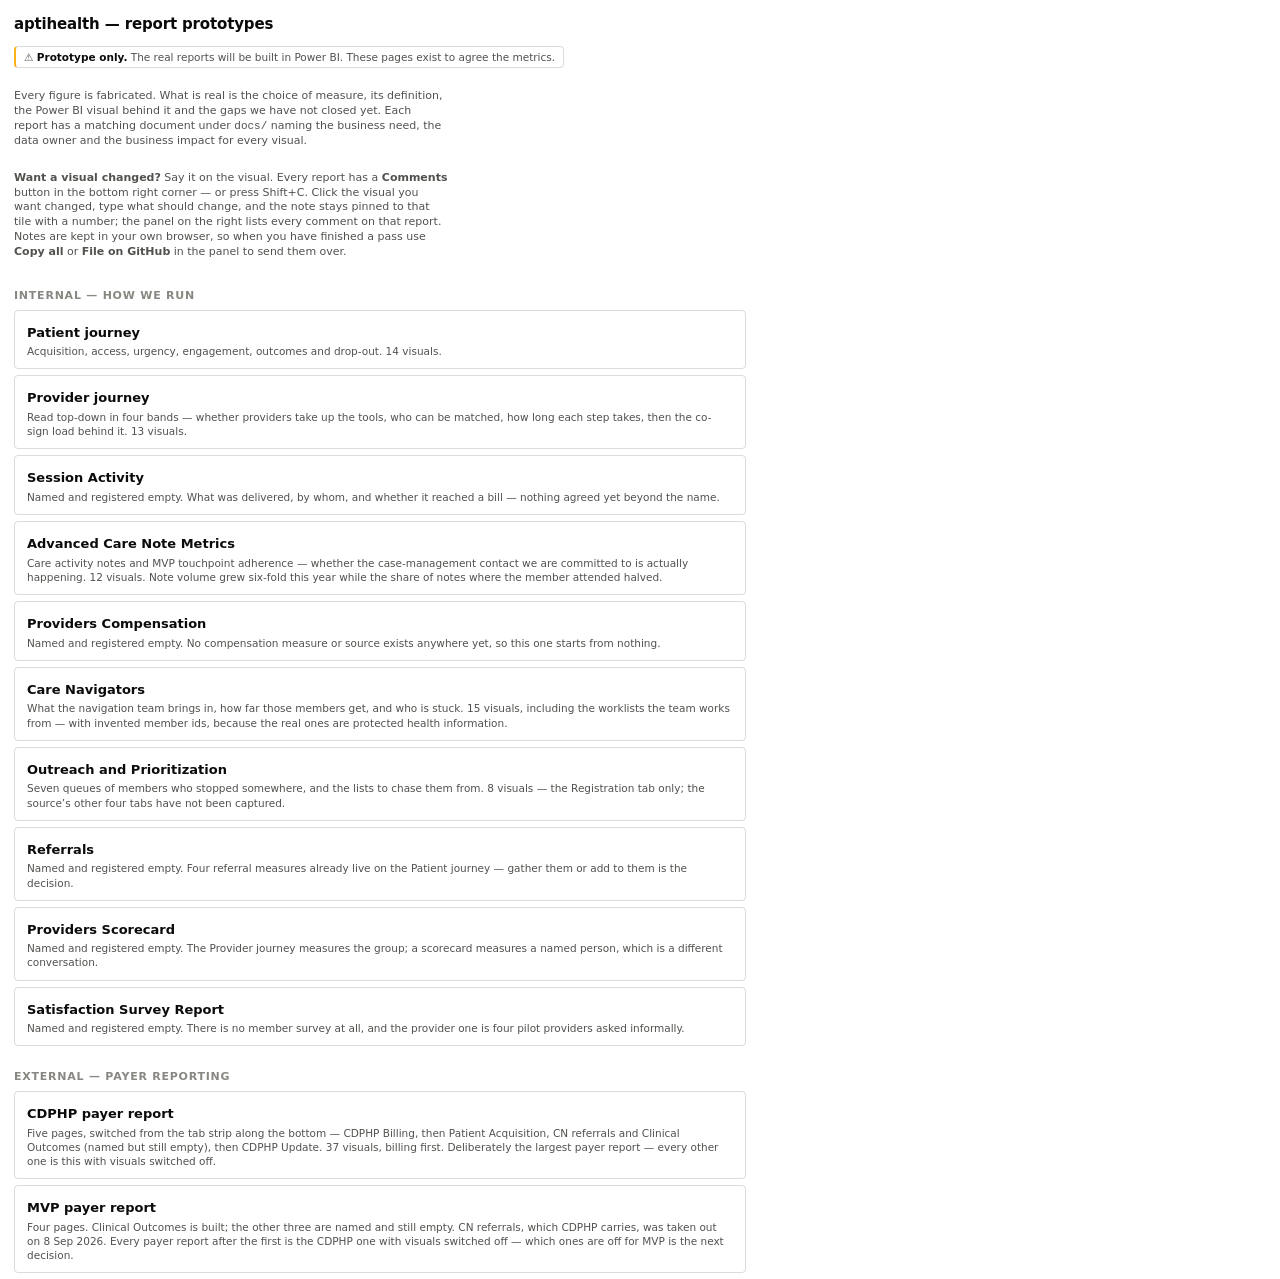
==== index.html @ affe84f0 "Build the Outreach and Prioritization report Eight visuals from the Sisense "Outreach and Prioritiza" ====
<!doctype html>
<html lang="en">
<head>
<meta charset="utf-8">
<meta name="viewport" content="width=device-width, initial-scale=1">
<title>aptihealth report prototypes</title>
<!-- shared:css:start -->
<style>
  .root {
    color-scheme: light;
    --plane: #ffffff; --surface: #ffffff;
    --ink-1: #0b0b0b; --ink-2: #52514e; --ink-muted: #898781;
    --grid: #e6e5df; --baseline: #c3c2b7; --border: rgba(11, 11, 11, 0.14);
    --s1: #2a78d6; --s2: #eda100; --s3: #10457e; --s4: #f2cd6b; --s5: #7fa9d9;
    --good: #0ca30c; --warning: #fab219; --serious: #ec835a; --critical: #d03b3b;
    --success-text: #006300; --track: #eeece7; --chipbg: #f5f4f0;
  }

  body { margin: 0; background: #ffffff; }
  /* The page strip is sticky to the bottom of .root, so on a short page — MVP's
     empty pages, a narrow window — it would sit halfway up the screen. Making
     .root fill the viewport as a flex column and pushing .ptabs down with an
     auto top margin keeps the strip on the bottom edge whether the page
     scrolls or not. .root carries no bottom padding — the strip's own
     padding-bottom is the last gap, so bottom: 0 lands flush against the
     window instead of 8px short of it. */
  .root {
    font-family: system-ui, -apple-system, "Segoe UI", sans-serif;
    background: var(--plane); color: var(--ink-1);
    padding: 14px 14px 0; line-height: 1.35;
    box-sizing: border-box; min-height: 100vh;
    display: flex; flex-direction: column;
  }

  .rpthead { display: flex; align-items: center; gap: 12px; flex-wrap: wrap; margin-bottom: 10px; }
  .rpthead h1 { font-size: 15px; margin: 0; letter-spacing: -0.01em; }
  .rpthead .mock {
    font-size: 10.5px; color: var(--ink-2); border: 1px solid var(--border);
    border-left: 2px solid var(--warning); border-radius: 4px; padding: 3px 8px;
  }
  .rpthead .mock b { color: var(--ink-1); }
  .slicers { margin-left: auto; display: flex; gap: 5px; flex-wrap: wrap; align-items: center; }
  .slicers .lbl { font-size: 9px; color: var(--ink-muted); text-transform: uppercase; letter-spacing: 0.07em; font-weight: 650; }
  .sl {
    font-size: 10.5px; color: var(--ink-2); background: var(--chipbg);
    border: 1px solid var(--border); border-radius: 3px; padding: 3px 8px; white-space: nowrap;
  }
  .sl::after { content: " ▾"; color: var(--ink-muted); font-size: 8px; }
  .sl { cursor: pointer; user-select: none; }
  .sl:hover, .sl[data-open] { border-color: var(--ink-muted); color: var(--ink-1); }

  .page { display: none; grid-template-columns: repeat(12, minmax(0, 1fr)); gap: 8px; position: relative; }
  .page.on { display: grid; }

  .v {
    background: var(--surface); border: 1px solid var(--border); border-radius: 4px;
    padding: 8px 10px 9px; overflow: hidden; display: flex; flex-direction: column;
    position: relative;   /* review pins are placed inside the tile they belong to */
  }
  .vh { display: flex; align-items: flex-start; gap: 8px; flex-wrap: wrap; row-gap: 3px; }
  .ask {
    font-size: 7.5px; font-weight: 700; letter-spacing: 0.07em; text-transform: uppercase;
    color: #143a63; background: #e8eef6; border: 1px solid #c5d5e8;
    border-radius: 3px; padding: 1px 5px; white-space: nowrap; flex-shrink: 0; align-self: center;
  }
  /* Company OKR metric. Deliberately a different marker from .ask: "CDPHP asked" means the
     payer requested it and it must reach the payer report, which sync.py enforces. "OKR" means
     the business is measured on it, and carries no such obligation. */
  .okr {
    font-size: 7.5px; font-weight: 700; letter-spacing: 0.07em; text-transform: uppercase;
    color: #6b4a00; background: #fdf3dc; border: 1px solid #f0dfae;
    border-radius: 3px; padding: 1px 5px; white-space: nowrap; flex-shrink: 0; align-self: center;
  }
  .appx { font-size: 9.5px; color: var(--ink-1); margin: 2px 0 0; padding-left: 15px; }
  .appx li { padding: 2px 0; border-bottom: 1px solid var(--grid); }
  .appx li:last-child { border-bottom: 0; }
  .vh h4 { font-size: 11px; font-weight: 650; margin: 0; letter-spacing: -0.005em; flex: 1; }
  .vf { display: flex; align-items: center; gap: 4px; flex-shrink: 0; }
  .wf {
    font-size: 8.5px; color: var(--ink-2); background: var(--chipbg);
    border: 1px solid var(--border); border-radius: 3px; padding: 1px 5px; white-space: nowrap;
  }
  .wf::before { content: "⏷ "; color: var(--ink-muted); font-size: 7px; }
  .wf { cursor: pointer; user-select: none; }
  .wf:hover, .wf[data-open] { border-color: var(--ink-muted); color: var(--ink-1); }

  .dd {
    position: fixed; z-index: 70; display: none; min-width: 132px; max-width: 240px;
    max-height: 232px; overflow-y: auto; background: #ffffff; color: #0b0b0b;
    border: 1px solid rgba(11, 11, 11, 0.18); border-radius: 4px; padding: 3px;
    box-shadow: 0 6px 18px rgba(11, 11, 11, 0.14);
  }
  .dd.on { display: block; }
  .dd .ddh {
    font-size: 8px; color: #898781; text-transform: uppercase; letter-spacing: 0.07em;
    font-weight: 650; padding: 3px 6px 4px;
  }
  .dd button {
    appearance: none; border: 0; background: none; cursor: pointer; font: inherit; width: 100%;
    display: flex; align-items: center; gap: 6px; text-align: left;
    font-size: 10.5px; color: #0b0b0b; padding: 4px 6px; border-radius: 3px; white-space: nowrap;
  }
  .dd button:hover { background: #f5f4f0; }
  .dd button .tick { width: 9px; flex-shrink: 0; color: #2a78d6; font-size: 9px; }
  .dd button[aria-checked="true"] { font-weight: 650; }
  .i {
    appearance: none; border: 0; background: none; padding: 0; cursor: help;
    font: inherit; font-size: 10px; color: var(--ink-muted); line-height: 1;
  }
  .i:hover { color: var(--s1); }
  .info { font-size: 9px; color: var(--ink-2); margin: 3px 0 0; }
  .body { flex: 1; min-height: 0; display: flex; flex-direction: column; justify-content: center; padding-top: 6px; }

  .kpi .big { font-size: 28px; font-weight: 600; letter-spacing: -0.025em; line-height: 1.05; }
  .kpi .big small { font-size: 12px; font-weight: 500; color: var(--ink-2); letter-spacing: 0; }
  .kpi .sub { font-size: 9.5px; color: var(--ink-2); margin-top: 2px; }
  .kpi .sub .up { color: var(--success-text); font-weight: 650; }
  .kpi .sub .down { color: var(--critical); font-weight: 650; }
  .kpi .spark { margin-top: 5px; }

  .sm2 .big { font-size: 16px; font-weight: 600; letter-spacing: -0.02em; }
  .sm2 .row { display: flex; align-items: flex-end; justify-content: space-between; gap: 6px; }

  .ch { width: 100%; }
  .ch svg { display: block; width: 100%; height: auto; overflow: visible; }
  .lg { display: flex; gap: 9px; flex-wrap: wrap; font-size: 8.5px; color: var(--ink-2); margin-top: 4px; }
  .lg i { width: 8px; height: 8px; border-radius: 2px; display: inline-block; margin-right: 3px; vertical-align: -1px; }

  table.mx { width: 100%; border-collapse: collapse; font-size: 9.5px; font-variant-numeric: tabular-nums; }
  table.mx th {
    text-align: right; font-weight: 600; color: var(--ink-muted); font-size: 8.5px;
    text-transform: uppercase; letter-spacing: 0.05em; padding: 0 4px 4px; border-bottom: 1px solid var(--grid);
  }
  table.mx th:first-child, table.mx td:first-child { text-align: left; }
  table.mx td { padding: 3px 4px; border-bottom: 1px solid var(--grid); color: var(--ink-1); }
  table.mx tr:last-child td { border-bottom: 0; font-weight: 650; }
  /* A verbatim extract has no total row to bold, and its headers are column names. */
  table.mx.raw tr:last-child td { font-weight: 400; }
  table.mx.raw th { text-transform: none; letter-spacing: 0; }
  table.mx td.b { position: relative; }
  table.mx td.b .bar { position: absolute; inset: 2px auto 2px 3px; background: var(--s1); opacity: 0.24; border-radius: 2px; }
  table.mx td.b span { position: relative; }
  .cf { border-radius: 2px; padding: 1px 4px; font-weight: 650; }
  .cf.g { color: var(--success-text); background: color-mix(in srgb, var(--good) 13%, white); }
  .cf.w { color: var(--ink-1); background: color-mix(in srgb, var(--warning) 24%, white); }
  .cf.c { color: var(--critical); background: color-mix(in srgb, var(--critical) 13%, white); }

  .flags { display: flex; flex-direction: column; }
  .flags .f { display: grid; grid-template-columns: 11px 1fr auto auto; gap: 6px; align-items: center; font-size: 10px; padding: 4px 0; border-bottom: 1px solid var(--grid); }
  .flags .f:last-child { border-bottom: 0; }
  .flags .f .n { font-weight: 650; font-variant-numeric: tabular-nums; font-size: 11.5px; }
  .flags .f .mo { font-size: 8.5px; color: var(--ink-2); font-variant-numeric: tabular-nums; min-width: 40px; text-align: right; }
  .flags .f .t { color: var(--ink-2); }
  .flags .f .t b { color: var(--ink-1); font-weight: 600; }
  .flags .ico { font-size: 9px; text-align: center; }
  .g-good .ico { color: var(--good); } .g-warning .ico { color: var(--warning); }
  .g-serious .ico { color: var(--serious); } .g-critical .ico { color: var(--critical); }

  /* Section bands. The provider report reads top-down — providers, then efficiency, then
     supervision — and an invisible HTML comment does not tell a reader that. */
  .band { grid-column: 1 / -1; display: flex; align-items: baseline; gap: 9px; margin: 8px 0 -3px; }
  .band .t { font-size: 10px; font-weight: 700; text-transform: uppercase; letter-spacing: 0.09em; color: var(--ink-1); flex-shrink: 0; }
  .band .d { font-size: 9px; color: var(--ink-muted); }
  .band .r { flex: 1; border-top: 1px solid var(--border); min-width: 12px; }
  .page.on > .band:first-child { margin-top: 0; }

  /* Role groups — a headcount roll-up with no chart in it. The question is which licence
     sits under which role, and a bar cannot say that. Four columns, one per role. */
  .roles { display: grid; grid-template-columns: repeat(auto-fit, minmax(120px, 1fr)); gap: 8px; }
  .roles .rg { border-left: 2px solid var(--s1); padding-left: 7px; }
  .roles .rg.pr { border-left-color: var(--s2); }
  .roles .rg.ot { border-left-color: var(--s3); }
  .roles .rgh { display: flex; align-items: baseline; justify-content: space-between; gap: 6px; padding-bottom: 3px; border-bottom: 1px solid var(--grid); }
  .roles .rgh b { font-size: 10px; font-weight: 650; color: var(--ink-1); }
  .roles .rgh .n { font-size: 15px; font-weight: 600; letter-spacing: -0.02em; font-variant-numeric: tabular-nums; }
  .roles .rgs { font-size: 8.5px; color: var(--ink-muted); margin: 2px 0 3px; }
  .roles .rl { list-style: none; margin: 0; padding: 0; }
  .roles .rl li { display: flex; justify-content: space-between; gap: 6px; font-size: 9.5px; color: var(--ink-2); padding: 2px 0; border-bottom: 1px solid var(--grid); }
  .roles .rl li:last-child { border-bottom: 0; }
  .roles .rl li span { color: var(--ink-1); font-weight: 650; font-variant-numeric: tabular-nums; }
  .roles .rl li.none { color: var(--ink-muted); font-style: italic; }

  .gapnote { font-size: 8.5px; color: var(--critical); font-weight: 600; margin-top: 4px; }

  /* The report switcher stays on screen — these pages are long and it is the only
     way between reports. */
  .ptabs {
    display: flex; flex-wrap: wrap; gap: 2px; row-gap: 4px;
    margin-top: auto; padding-top: 10px; border-top: 1px solid var(--border);
    align-items: center;
    position: sticky; bottom: 0; z-index: 60;
    background: var(--plane); padding-bottom: 7px;
    box-shadow: 0 -6px 12px -8px rgba(11, 11, 11, 0.35);
  }
  .ptabs button {
    appearance: none; border: 1px solid transparent; background: none; cursor: pointer; font: inherit;
    font-size: 11px; font-weight: 550; color: var(--ink-muted); padding: 4px 12px; border-radius: 3px;
  }
  .ptabs button[aria-pressed="true"] { color: var(--ink-1); background: var(--chipbg); border-color: var(--border); }
  .ptabs button:hover { color: var(--ink-1); }
  .ptabs .hint { margin-left: auto; font-size: 9px; color: var(--ink-muted); }
  /* Separates the cross-report links from the page tabs of the report you are in.
     One report with several pages is what Power BI actually builds, so the strip
     has to show both without reading as one flat list of eight things. */
  .ptabs .sep { align-self: stretch; width: 1px; background: var(--border); margin: 2px 8px; }

  .tt {
    position: fixed; pointer-events: none; opacity: 0; transition: opacity .08s;
    background: #143a63; color: #ffffff; font-size: 10.5px;
    border: 1px solid #0d2743; box-shadow: 0 4px 14px rgba(11, 11, 11, 0.28);
    padding: 5px 8px; border-radius: 4px; z-index: 80; max-width: 250px; white-space: normal; line-height: 1.4;
  }

  .c2 { grid-column: span 2 } .c3 { grid-column: span 3 } .c4 { grid-column: span 4 }
  .c5 { grid-column: span 5 } .c6 { grid-column: span 6 } .c7 { grid-column: span 7 }
  .c8 { grid-column: span 8 } .c12 { grid-column: span 12 }
  .h1r { min-height: 96px } .h2r { min-height: 172px } .h3r { min-height: 208px }
  @media (max-width: 1000px) {
    .page.on { grid-template-columns: repeat(6, minmax(0, 1fr)); }
    .c7, .c8, .c12 { grid-column: span 6 } .c5 { grid-column: span 4 }
  }
  @media (max-width: 620px) {
    .page.on { grid-template-columns: repeat(2, minmax(0, 1fr)); }
    .c3, .c4, .c5, .c6, .c7, .c8, .c12 { grid-column: span 2 }
  }

  /* report-to-report navigation in the footer tab strip */
  .ptabs a {
    text-decoration: none; border: 1px solid transparent;
    font-size: 11px; font-weight: 550; color: var(--ink-muted); padding: 4px 12px; border-radius: 3px;
  }
  .ptabs a:hover { color: var(--ink-1); }
  .ptabs a[aria-current="page"] { color: var(--ink-1); background: var(--chipbg); border-color: var(--border); }

  /* ---- Review comments -----------------------------------------------------------
     How a reader asks for a change. Comment mode turns the report into a surface you
     can pin a note to: click a visual, type, and the note stays attached to that tile
     with a numbered pin. Every note collects in the panel on the right — one list for
     the whole report, plus the open count of the other reports, so nothing is left in
     somebody's head or in a message that does not say which tile it is about.

     Deliberately quiet: the pin is a small blue bubble, the panel is the same white and
     hairline borders as everything else, and with comment mode off the report looks
     exactly as it did. Blue, not red — a comment is a request, not a judgement. */

  .cbar { position: fixed; right: 14px; bottom: 46px; z-index: 76; display: flex; gap: 6px; }
  .cbar .ctog {
    appearance: none; font: inherit; font-size: 11px; cursor: pointer;
    display: flex; align-items: center; gap: 6px;
    background: #ffffff; color: var(--ink-1); border: 1px solid var(--border);
    border-radius: 18px; padding: 6px 13px; box-shadow: 0 4px 14px rgba(11, 11, 11, 0.16);
  }
  .cbar .ctog:hover { border-color: var(--ink-muted); }
  /* Out from behind the panel while it is open, so the button that closes comment mode
     is never hidden under the thing it opened. */
  .root.cpo .cbar { right: 352px; }
  .cbar .ctog[aria-pressed="true"] { background: var(--s1); border-color: var(--s1); color: #ffffff; }
  .cbar .ctog .cn {
    font-size: 9.5px; font-weight: 700; font-variant-numeric: tabular-nums;
    background: var(--s1); color: #ffffff; border-radius: 9px; padding: 0 5px; min-width: 15px; text-align: center;
  }
  .cbar .ctog[aria-pressed="true"] .cn { background: #ffffff; color: var(--s1); }

  /* Comment mode. The whole report becomes clickable, so the cursor has to say so and
     the tile under the pointer has to show which target the click will attach to. */
  .root.cmt .page { cursor: crosshair; }
  .root.cmt .v:hover { box-shadow: inset 0 0 0 1.5px var(--s1); }
  .root.cpo { padding-right: 340px; }   /* the panel moves the report over rather than covering it */

  .cpin {
    position: absolute; z-index: 40; min-width: 17px; height: 17px; padding: 0 4px;
    display: none; align-items: center; justify-content: center;
    font-size: 9.5px; font-weight: 700; font-variant-numeric: tabular-nums;
    color: #ffffff; background: var(--s1); border: 1.5px solid #ffffff;
    border-radius: 9px 9px 9px 2px; box-shadow: 0 2px 6px rgba(11, 11, 11, 0.3);
    cursor: pointer; transform: translate(-2px, -2px);
  }
  .root.cmt .cpin, .root.cpo .cpin, .root.cpins .cpin { display: flex; }
  .cpin.res { background: var(--ink-muted); }
  .cpin.sel { outline: 2px solid var(--s1); outline-offset: 2px; }
  .v.cflash { box-shadow: inset 0 0 0 2px var(--s1); }

  /* The composer, and the same popover reused to read a thread. */
  .cpop {
    position: fixed; z-index: 79; display: none; width: 274px; background: #ffffff;
    border: 1px solid rgba(11, 11, 11, 0.18); border-radius: 5px; padding: 9px;
    box-shadow: 0 8px 22px rgba(11, 11, 11, 0.18);
  }
  .cpop.on { display: block; }
  .cpop .tgt {
    font-size: 8.5px; color: var(--ink-muted); margin-bottom: 5px;
    overflow: hidden; text-overflow: ellipsis; white-space: nowrap;
  }
  .cpop .tgt b { color: var(--ink-2); font-weight: 650; }
  .cpop textarea, .cpop input {
    width: 100%; box-sizing: border-box; font: inherit; font-size: 10.5px; color: var(--ink-1);
    background: #ffffff; border: 1px solid var(--border); border-radius: 3px; padding: 5px 6px;
  }
  .cpop textarea { min-height: 62px; resize: vertical; line-height: 1.4; }
  .cpop input { margin-bottom: 5px; }
  .cpop .act { display: flex; align-items: center; gap: 6px; margin-top: 6px; }
  .cpop .hint { font-size: 8.5px; color: var(--ink-muted); margin-right: auto; }

  .cb {
    appearance: none; font: inherit; font-size: 10px; cursor: pointer;
    border: 1px solid var(--border); background: var(--chipbg); color: var(--ink-1);
    border-radius: 3px; padding: 3px 9px;
  }
  .cb:hover { border-color: var(--ink-muted); }
  .cb.p { background: var(--s1); border-color: var(--s1); color: #ffffff; }
  .cb.q { border-color: transparent; background: none; color: var(--ink-muted); padding: 3px 4px; }
  .cb.q:hover { color: var(--ink-1); }
  .cb[disabled] { opacity: 0.45; cursor: default; }

  .cpan {
    position: fixed; top: 0; right: 0; bottom: 0; width: 326px; z-index: 77; display: none;
    background: #ffffff; border-left: 1px solid var(--border);
    box-shadow: -10px 0 26px rgba(11, 11, 11, 0.1);
    padding: 11px 12px 16px; overflow-y: auto;
  }
  .cpan.on { display: block; }
  .cpan .ph { display: flex; align-items: center; gap: 8px; }
  .cpan .ph h3 { font-size: 10px; font-weight: 700; text-transform: uppercase; letter-spacing: 0.09em; margin: 0; }
  .cpan .ph .n { font-size: 9.5px; color: var(--ink-muted); font-variant-numeric: tabular-nums; }
  .cpan .ph .cb.q { margin-left: auto; font-size: 13px; line-height: 1; }
  .cpan .sub { font-size: 9px; color: var(--ink-muted); margin: 2px 0 8px; }
  .cpan .opt { display: flex; align-items: center; gap: 5px; font-size: 9px; color: var(--ink-2); margin: 7px 0 3px; }
  .cpan .opt input { margin: 0; }

  .cit { border-top: 1px solid var(--grid); padding: 8px 0 9px; cursor: pointer; }
  .cit:hover { background: #fbfbf9; }
  .cit .hd { display: flex; align-items: center; gap: 6px; }
  .cit .av {
    width: 16px; height: 16px; border-radius: 50%; background: var(--s1); color: #ffffff;
    font-size: 8.5px; font-weight: 700; display: flex; align-items: center; justify-content: center; flex-shrink: 0;
  }
  .cit .num { font-size: 9px; color: var(--ink-muted); font-variant-numeric: tabular-nums; min-width: 12px; }
  .cit .who { font-size: 10px; font-weight: 650; color: var(--ink-1); }
  .cit .at { font-size: 8.5px; color: var(--ink-muted); margin-left: auto; }
  .cit .txt { font-size: 10.5px; color: var(--ink-1); white-space: pre-wrap; margin: 4px 0 0; line-height: 1.4; }
  .cit .tgt { font-size: 8.5px; color: var(--ink-muted); margin-top: 4px; }
  .cit .tgt b { color: var(--ink-2); font-weight: 650; }
  .cit .off { color: var(--s1); }
  .cit .rep { font-size: 10px; color: var(--ink-2); border-left: 2px solid var(--grid); padding: 3px 0 3px 7px; margin-top: 5px; white-space: pre-wrap; }
  .cit .rep b { color: var(--ink-1); font-weight: 650; }
  .cit .act { display: flex; gap: 4px; margin-top: 6px; }
  .cit.done .txt, .cit.done .who { color: var(--ink-muted); }
  .cpan .none { font-size: 10px; color: var(--ink-muted); padding: 10px 0; line-height: 1.5; }

  .cpan .sect {
    font-size: 9px; font-weight: 700; text-transform: uppercase; letter-spacing: 0.08em;
    color: var(--ink-muted); margin: 14px 0 2px;
  }
  .cpan .doc {
    display: flex; align-items: baseline; gap: 8px; font-size: 10px; color: var(--ink-2);
    text-decoration: none; padding: 4px 0; border-top: 1px solid var(--grid);
  }
  .cpan .doc:hover { color: var(--ink-1); }
  .cpan .doc .n { margin-left: auto; font-size: 9px; color: var(--ink-muted); font-variant-numeric: tabular-nums; }
  .cpan .foot { margin-top: 14px; border-top: 1px solid var(--border); padding-top: 8px; }
  .cpan .foot .who { display: flex; align-items: center; gap: 5px; }
  .cpan .foot input {
    flex: 1; font: inherit; font-size: 10px; color: var(--ink-1); background: #ffffff;
    border: 1px solid var(--border); border-radius: 3px; padding: 3px 6px;
  }
  .cpan .foot .note { font-size: 8.5px; color: var(--ink-muted); margin-top: 6px; line-height: 1.45; }
  .cpan .foot .exp { display: flex; gap: 4px; margin-top: 7px; flex-wrap: wrap; }
  .cpan .foot .exp a { text-decoration: none; }

  @media (max-width: 760px) {
    .cpan { width: 100%; }
    .root.cpo { padding-right: 14px; }
  }
</style>
<!-- shared:css:end -->
<style>
  .idx { max-width: 760px; }
  .idx h2 { font-size: 11px; text-transform: uppercase; letter-spacing: 0.07em;
            color: var(--ink-muted); margin: 18px 0 6px; }
  .idx a.card { display: block; text-decoration: none; color: inherit;
    border: 1px solid var(--border); border-radius: 4px; padding: 10px 12px; margin-bottom: 6px; }
  .idx a.card:hover { border-color: var(--ink-muted); }
  .idx a.card b { font-size: 13px; }
  .idx a.card span { display: block; font-size: 10.5px; color: var(--ink-2); margin-top: 2px; }
  .idx p { font-size: 11px; color: var(--ink-2); max-width: 62ch; }
</style>
</head>
<body>
<div class="root idx">
  <div class="rpthead">
    <h1>aptihealth &mdash; report prototypes</h1>
    <span class="mock">&#9888; <b>Prototype only.</b> The real reports will be built in Power BI. These pages exist to agree the metrics.</span>
  </div>

  <p>Every figure is fabricated. What is real is the choice of measure, its definition,
     the Power BI visual behind it and the gaps we have not closed yet. Each report has a
     matching document under <code>docs/</code> naming the business need, the data owner and
     the business impact for every visual.</p>

  <p><b>Want a visual changed?</b> Say it on the visual. Every report has a
     <b>Comments</b> button in the bottom right corner &mdash; or press Shift+C. Click the
     visual you want changed, type what should change, and the note stays pinned to that
     tile with a number; the panel on the right lists every comment on that report. Notes
     are kept in your own browser, so when you have finished a pass use <b>Copy all</b> or
     <b>File on GitHub</b> in the panel to send them over.</p>

  <h2>Internal &mdash; how we run</h2>
  <a class="card" href="reports/internal/patient-journey.html">
    <b>Patient journey</b>
    <span>Acquisition, access, urgency, engagement, outcomes and drop-out. 14 visuals.</span>
  </a>
  <a class="card" href="reports/internal/provider-journey.html">
    <b>Provider journey</b>
    <span>Read top-down in four bands &mdash; whether providers take up the tools, who can be matched, how long each step takes, then the co-sign load behind it. 13 visuals.</span>
  </a>

  <a class="card" href="reports/internal/session-activity.html">
    <b>Session Activity</b>
    <span>Named and registered empty. What was delivered, by whom, and whether it reached a bill &mdash; nothing agreed yet beyond the name.</span>
  </a>
  <a class="card" href="reports/internal/advanced-care-note-metrics.html">
    <b>Advanced Care Note Metrics</b>
    <span>Care activity notes and MVP touchpoint adherence &mdash; whether the
          case-management contact we are committed to is actually happening. 12 visuals.
          Note volume grew six-fold this year while the share of notes where the member
          attended halved.</span>
  </a>
  <a class="card" href="reports/internal/providers-compensation.html">
    <b>Providers Compensation</b>
    <span>Named and registered empty. No compensation measure or source exists anywhere yet, so this one starts from nothing.</span>
  </a>
  <a class="card" href="reports/internal/care-navigators.html">
    <b>Care Navigators</b>
    <span>What the navigation team brings in, how far those members get, and who is
          stuck. 15 visuals, including the worklists the team works from &mdash; with invented
          member ids, because the real ones are protected health information.</span>
  </a>
  <a class="card" href="reports/internal/outreach-and-prioritization.html">
    <b>Outreach and Prioritization</b>
    <span>Seven queues of members who stopped somewhere, and the lists to chase them
          from. 8 visuals &mdash; the Registration tab only; the source&rsquo;s other four tabs
          have not been captured.</span>
  </a>
  <a class="card" href="reports/internal/referrals.html">
    <b>Referrals</b>
    <span>Named and registered empty. Four referral measures already live on the Patient journey &mdash; gather them or add to them is the decision.</span>
  </a>
  <a class="card" href="reports/internal/providers-scorecard.html">
    <b>Providers Scorecard</b>
    <span>Named and registered empty. The Provider journey measures the group; a scorecard measures a named person, which is a different conversation.</span>
  </a>
  <a class="card" href="reports/internal/satisfaction-survey-report.html">
    <b>Satisfaction Survey Report</b>
    <span>Named and registered empty. There is no member survey at all, and the provider one is four pilot providers asked informally.</span>
  </a>

  <h2>External &mdash; payer reporting</h2>
  <a class="card" href="reports/external/cdphp.html">
    <b>CDPHP payer report</b>
    <span>Five pages, switched from the tab strip along the bottom &mdash; CDPHP Billing,
          then Patient Acquisition, CN referrals and Clinical Outcomes (named but still
          empty), then CDPHP Update. 37 visuals, billing first.
          Deliberately the largest payer report &mdash; every other one is this with visuals
          switched off.</span>
  </a>
  <a class="card" href="reports/external/mvp.html">
    <b>MVP payer report</b>
    <span>Four pages. Clinical Outcomes is built; the other three are named and still empty.
          CN referrals, which CDPHP carries, was taken out on 8 Sep 2026. Every payer report
          after the first is the CDPHP one with visuals switched off &mdash; which ones are off
          for MVP is the next decision.</span>
  </a>
</div>
</body>
</html>
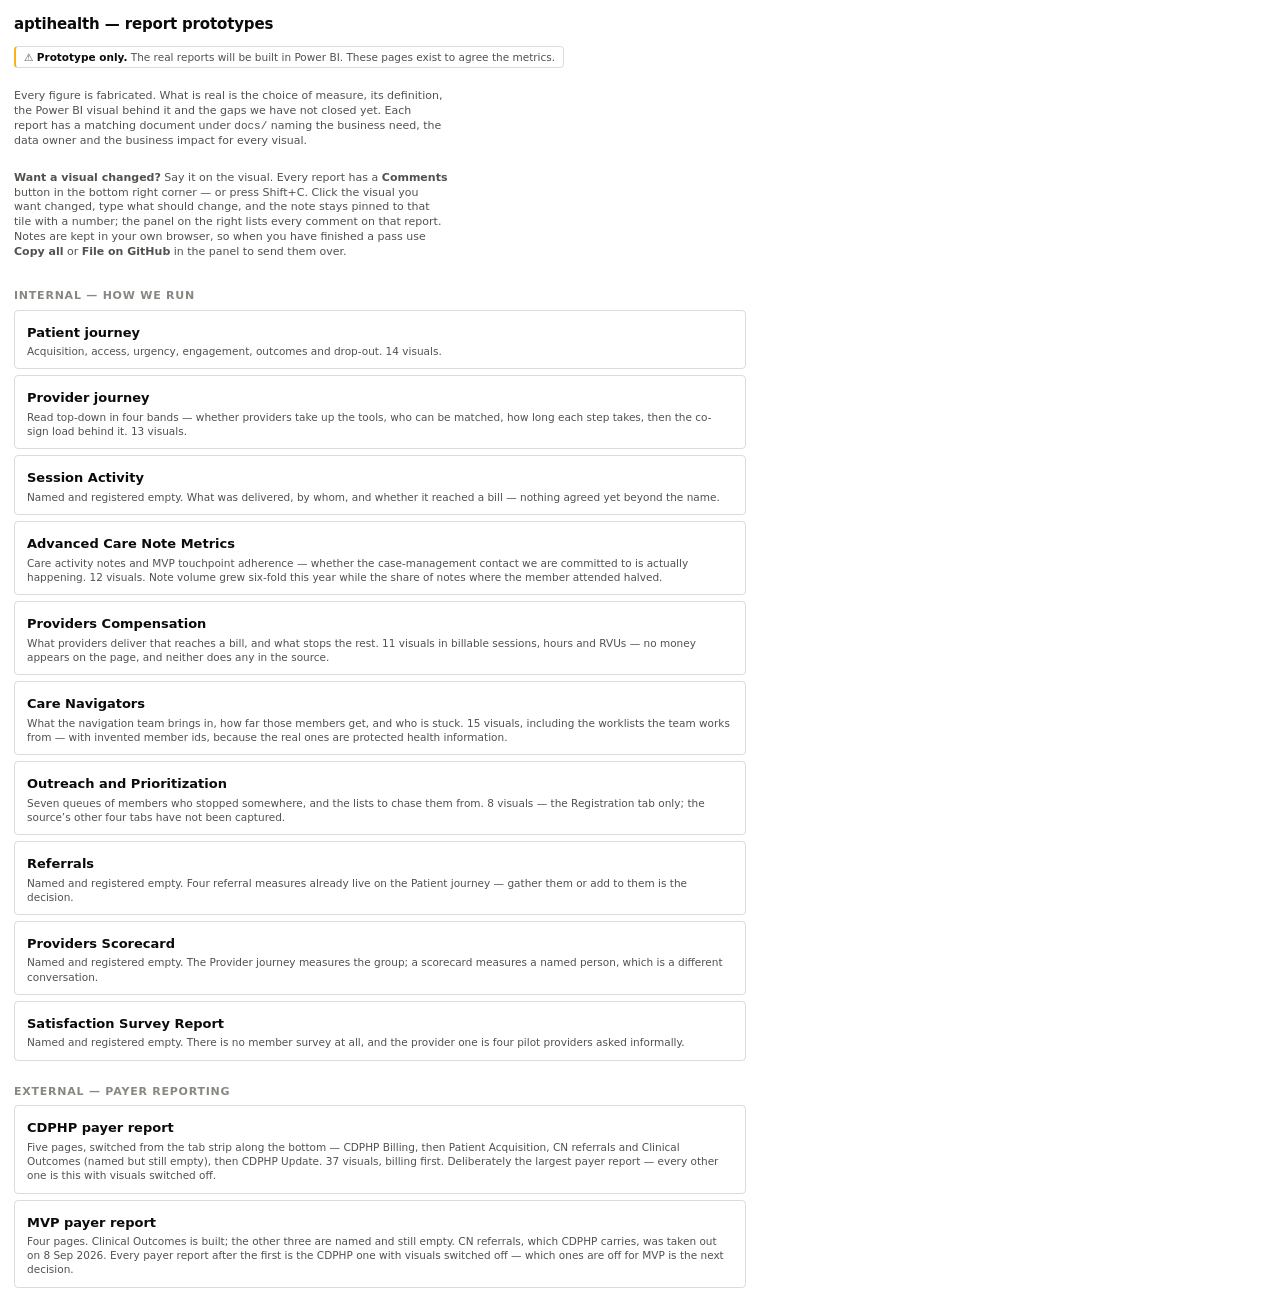
==== commit 7ed4df69: "Build the Providers Compensation report Eleven visuals from the Sisense "Providers Compensation" das" ====
--- a/index.html
+++ b/index.html
@@ -427,7 +427,9 @@
   </a>
   <a class="card" href="reports/internal/providers-compensation.html">
     <b>Providers Compensation</b>
-    <span>Named and registered empty. No compensation measure or source exists anywhere yet, so this one starts from nothing.</span>
+    <span>What providers deliver that reaches a bill, and what stops the rest. 11 visuals
+          in billable sessions, hours and RVUs &mdash; no money appears on the page, and neither
+          does any in the source.</span>
   </a>
   <a class="card" href="reports/internal/care-navigators.html">
     <b>Care Navigators</b>
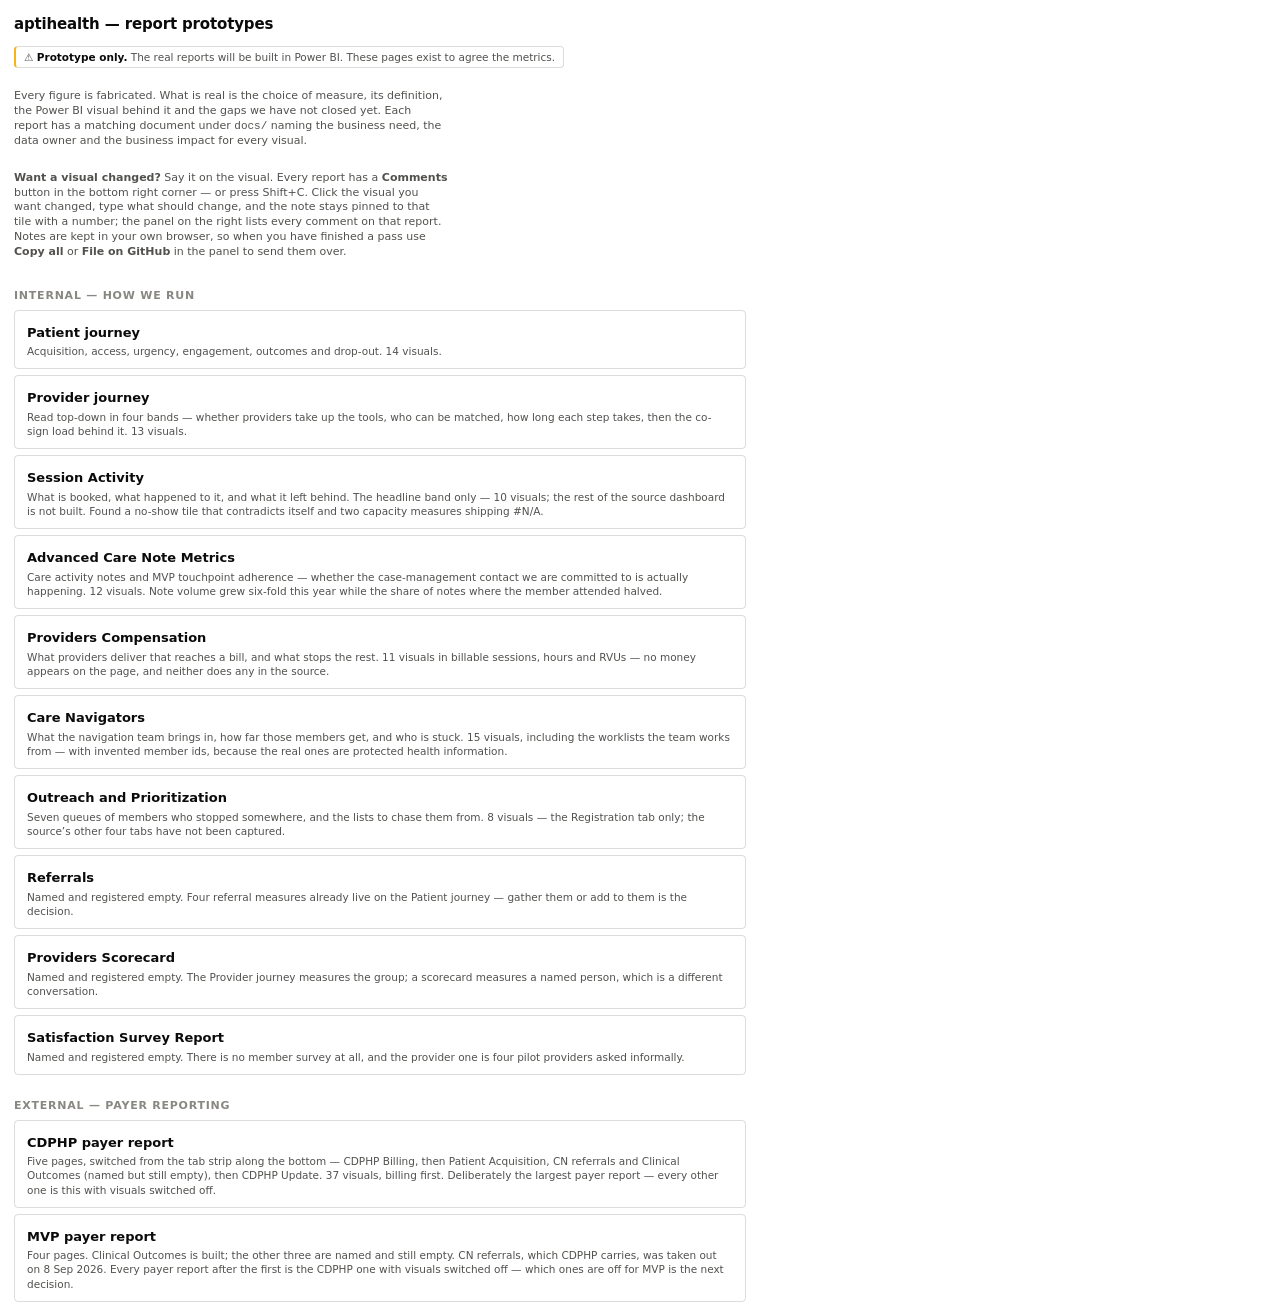
==== commit c1b8ea50: "Build the headline band of Session Activity Ten cards from the Sisense "Session Activity" dashboard " ====
--- a/index.html
+++ b/index.html
@@ -416,7 +416,10 @@
 
   <a class="card" href="reports/internal/session-activity.html">
     <b>Session Activity</b>
-    <span>Named and registered empty. What was delivered, by whom, and whether it reached a bill &mdash; nothing agreed yet beyond the name.</span>
+    <span>What is booked, what happened to it, and what it left behind. The headline
+          band only &mdash; 10 visuals; the rest of the source dashboard is not built. Found a
+          no-show tile that contradicts itself and two capacity measures shipping
+          &#35;N/A.</span>
   </a>
   <a class="card" href="reports/internal/advanced-care-note-metrics.html">
     <b>Advanced Care Note Metrics</b>
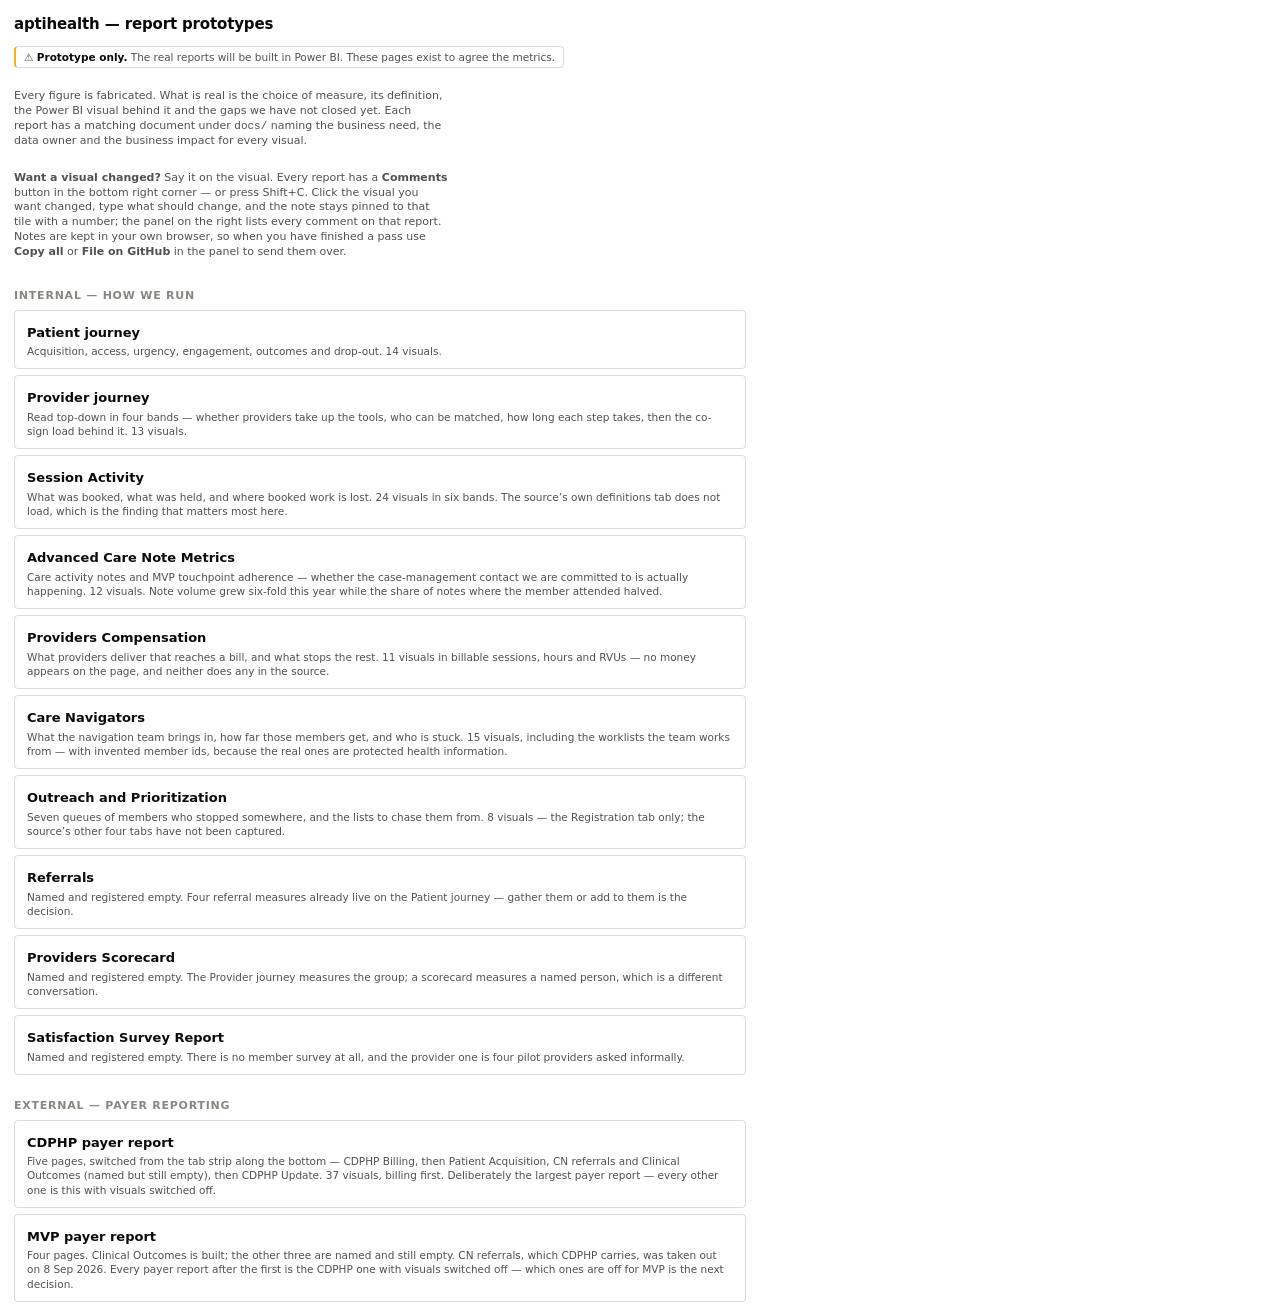
==== commit d509c31e: "Rebuild Session Activity from the source PDF export The earlier build was ten cards read off a scree" ====
--- a/index.html
+++ b/index.html
@@ -416,10 +416,9 @@
 
   <a class="card" href="reports/internal/session-activity.html">
     <b>Session Activity</b>
-    <span>What is booked, what happened to it, and what it left behind. The headline
-          band only &mdash; 10 visuals; the rest of the source dashboard is not built. Found a
-          no-show tile that contradicts itself and two capacity measures shipping
-          &#35;N/A.</span>
+    <span>What was booked, what was held, and where booked work is lost. 24 visuals in
+          six bands. The source&rsquo;s own definitions tab does not load, which is the finding
+          that matters most here.</span>
   </a>
   <a class="card" href="reports/internal/advanced-care-note-metrics.html">
     <b>Advanced Care Note Metrics</b>
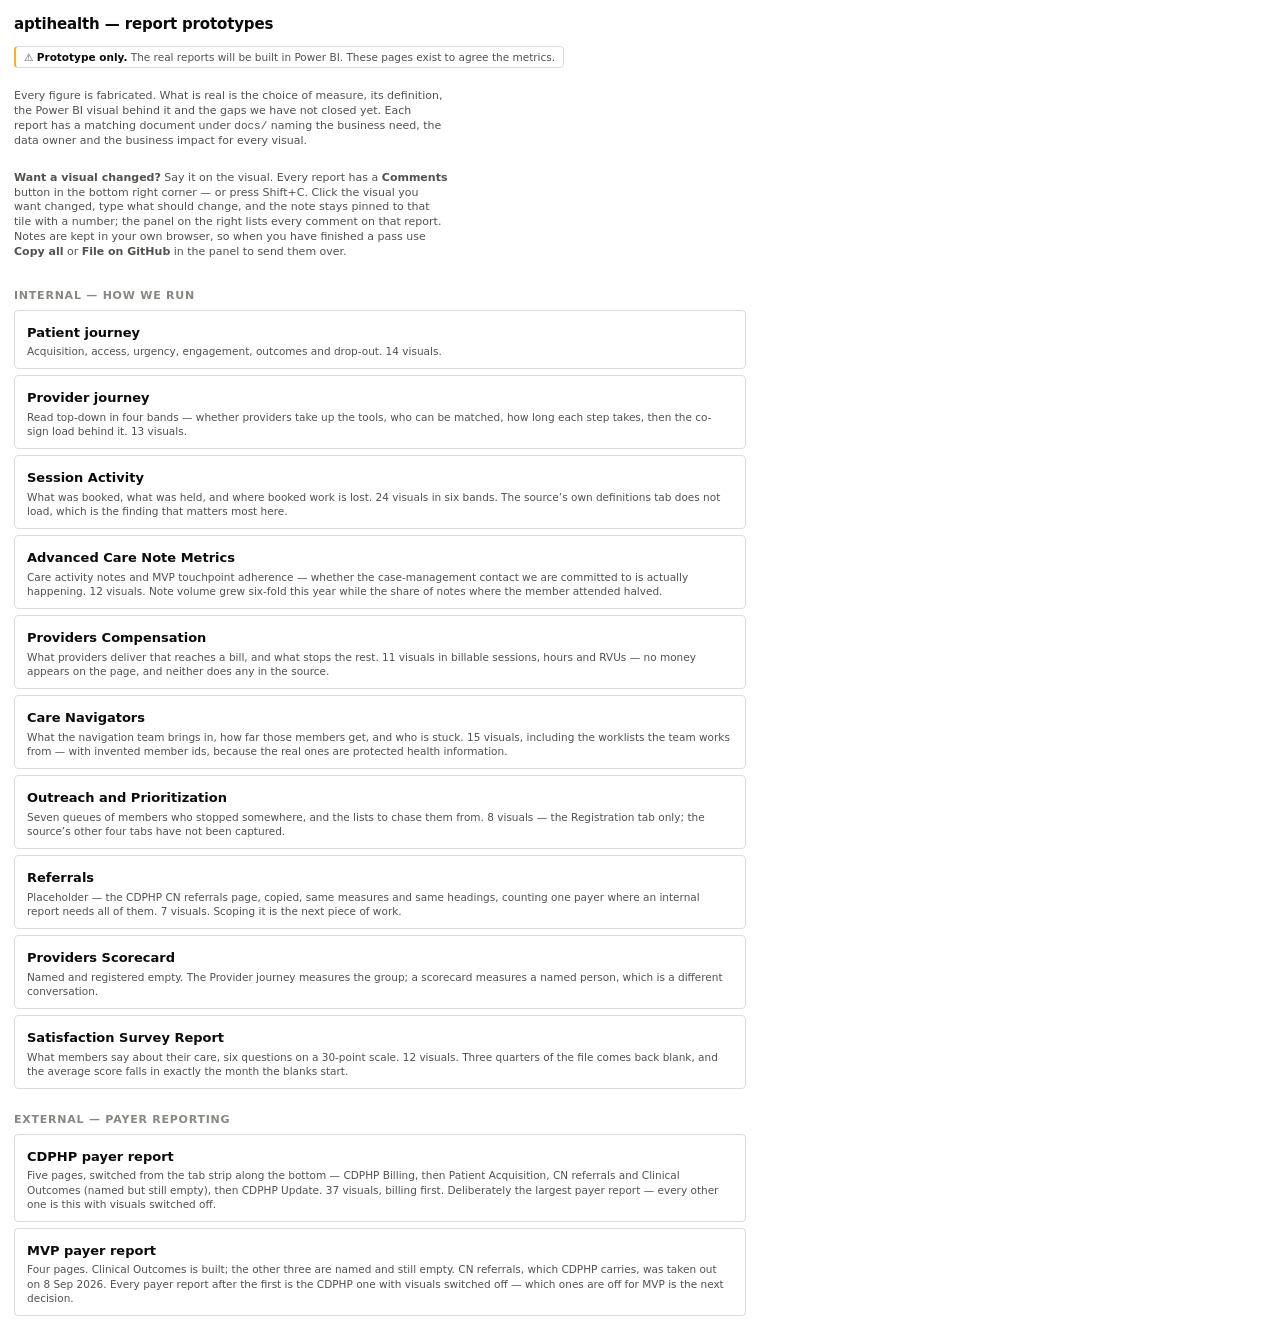
==== commit 418c8b35: "Build the Satisfaction Survey Report Twelve visuals from the Sisense Satisfaction Survey Report of 8" ====
--- a/index.html
+++ b/index.html
@@ -447,7 +447,9 @@
   </a>
   <a class="card" href="reports/internal/referrals.html">
     <b>Referrals</b>
-    <span>Named and registered empty. Four referral measures already live on the Patient journey &mdash; gather them or add to them is the decision.</span>
+    <span>Placeholder &mdash; the CDPHP CN referrals page, copied, same measures and same
+          headings, counting one payer where an internal report needs all of them. 7 visuals.
+          Scoping it is the next piece of work.</span>
   </a>
   <a class="card" href="reports/internal/providers-scorecard.html">
     <b>Providers Scorecard</b>
@@ -455,7 +457,9 @@
   </a>
   <a class="card" href="reports/internal/satisfaction-survey-report.html">
     <b>Satisfaction Survey Report</b>
-    <span>Named and registered empty. There is no member survey at all, and the provider one is four pilot providers asked informally.</span>
+    <span>What members say about their care, six questions on a 30-point scale. 12 visuals.
+          Three quarters of the file comes back blank, and the average score falls in exactly
+          the month the blanks start.</span>
   </a>
 
   <h2>External &mdash; payer reporting</h2>
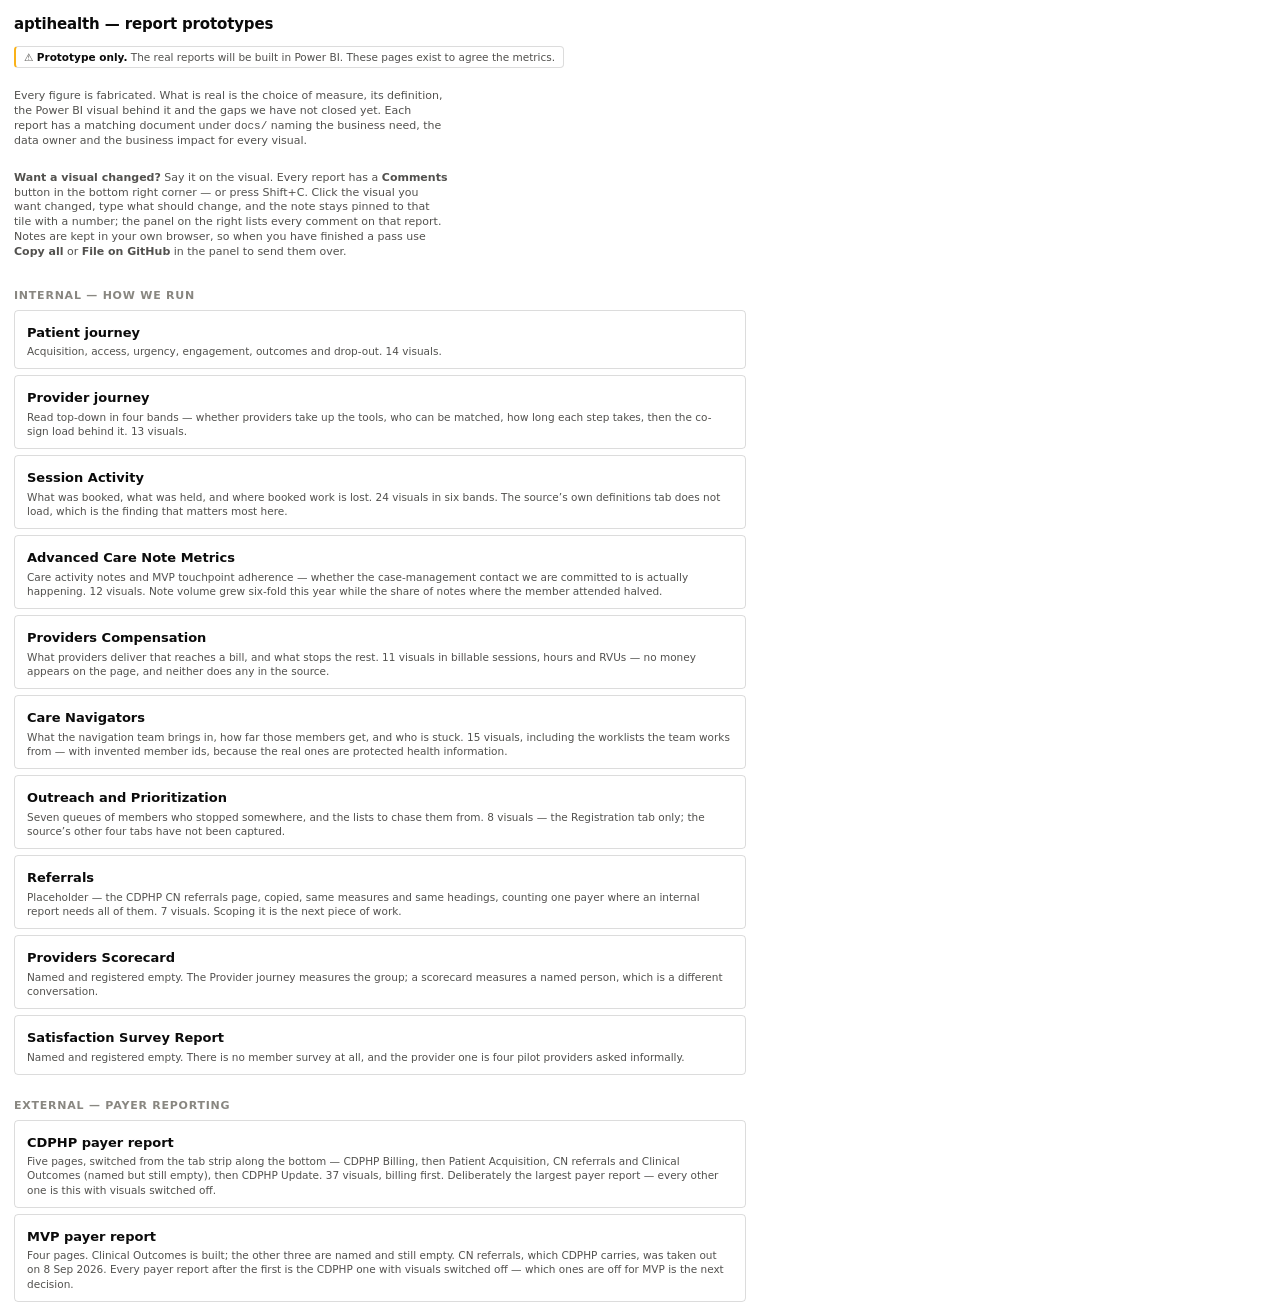
==== commit 1c6ec5a6: "Start Referrals from the CDPHP CN referrals page Copied verbatim as a starting point, as asked. Same" ====
--- a/index.html
+++ b/index.html
@@ -457,9 +457,7 @@
   </a>
   <a class="card" href="reports/internal/satisfaction-survey-report.html">
     <b>Satisfaction Survey Report</b>
-    <span>What members say about their care, six questions on a 30-point scale. 12 visuals.
-          Three quarters of the file comes back blank, and the average score falls in exactly
-          the month the blanks start.</span>
+    <span>Named and registered empty. There is no member survey at all, and the provider one is four pilot providers asked informally.</span>
   </a>
 
   <h2>External &mdash; payer reporting</h2>
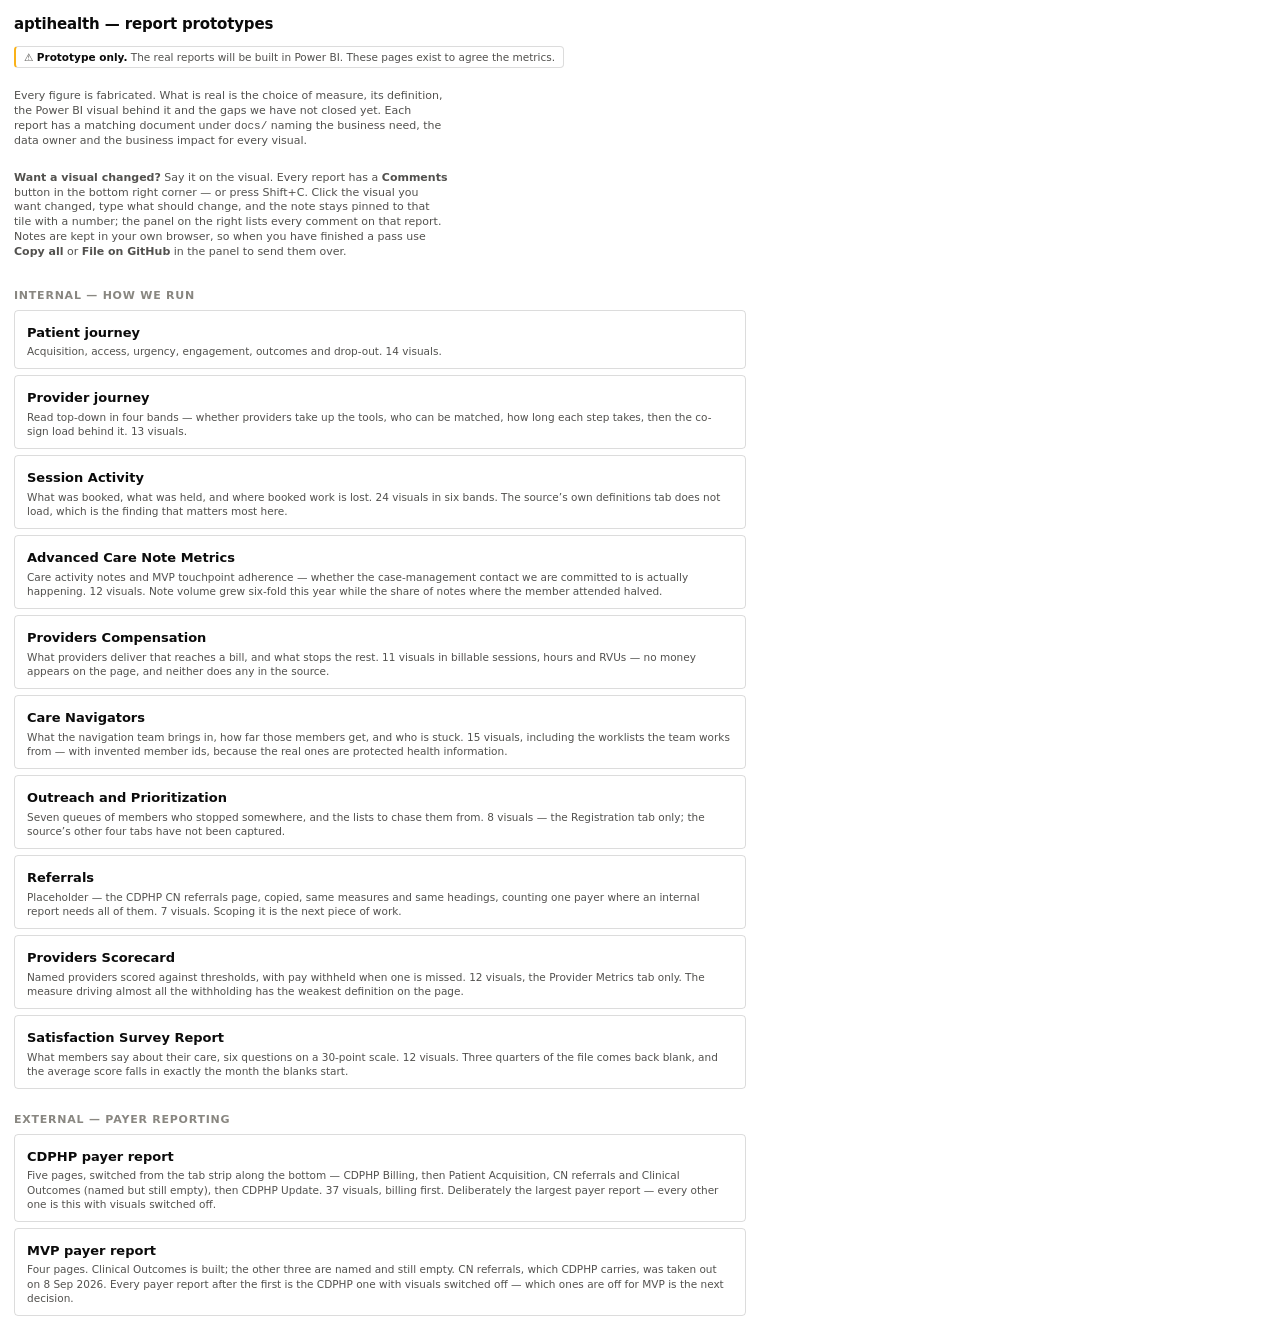
==== commit bb498d25: "Build the Provider Metrics tab of Providers Scorecard Twelve visuals from the Sisense Providers Scor" ====
--- a/index.html
+++ b/index.html
@@ -453,11 +453,15 @@
   </a>
   <a class="card" href="reports/internal/providers-scorecard.html">
     <b>Providers Scorecard</b>
-    <span>Named and registered empty. The Provider journey measures the group; a scorecard measures a named person, which is a different conversation.</span>
+    <span>Named providers scored against thresholds, with pay withheld when one is
+          missed. 12 visuals, the Provider Metrics tab only. The measure driving almost all
+          the withholding has the weakest definition on the page.</span>
   </a>
   <a class="card" href="reports/internal/satisfaction-survey-report.html">
     <b>Satisfaction Survey Report</b>
-    <span>Named and registered empty. There is no member survey at all, and the provider one is four pilot providers asked informally.</span>
+    <span>What members say about their care, six questions on a 30-point scale. 12 visuals.
+          Three quarters of the file comes back blank, and the average score falls in exactly
+          the month the blanks start.</span>
   </a>
 
   <h2>External &mdash; payer reporting</h2>
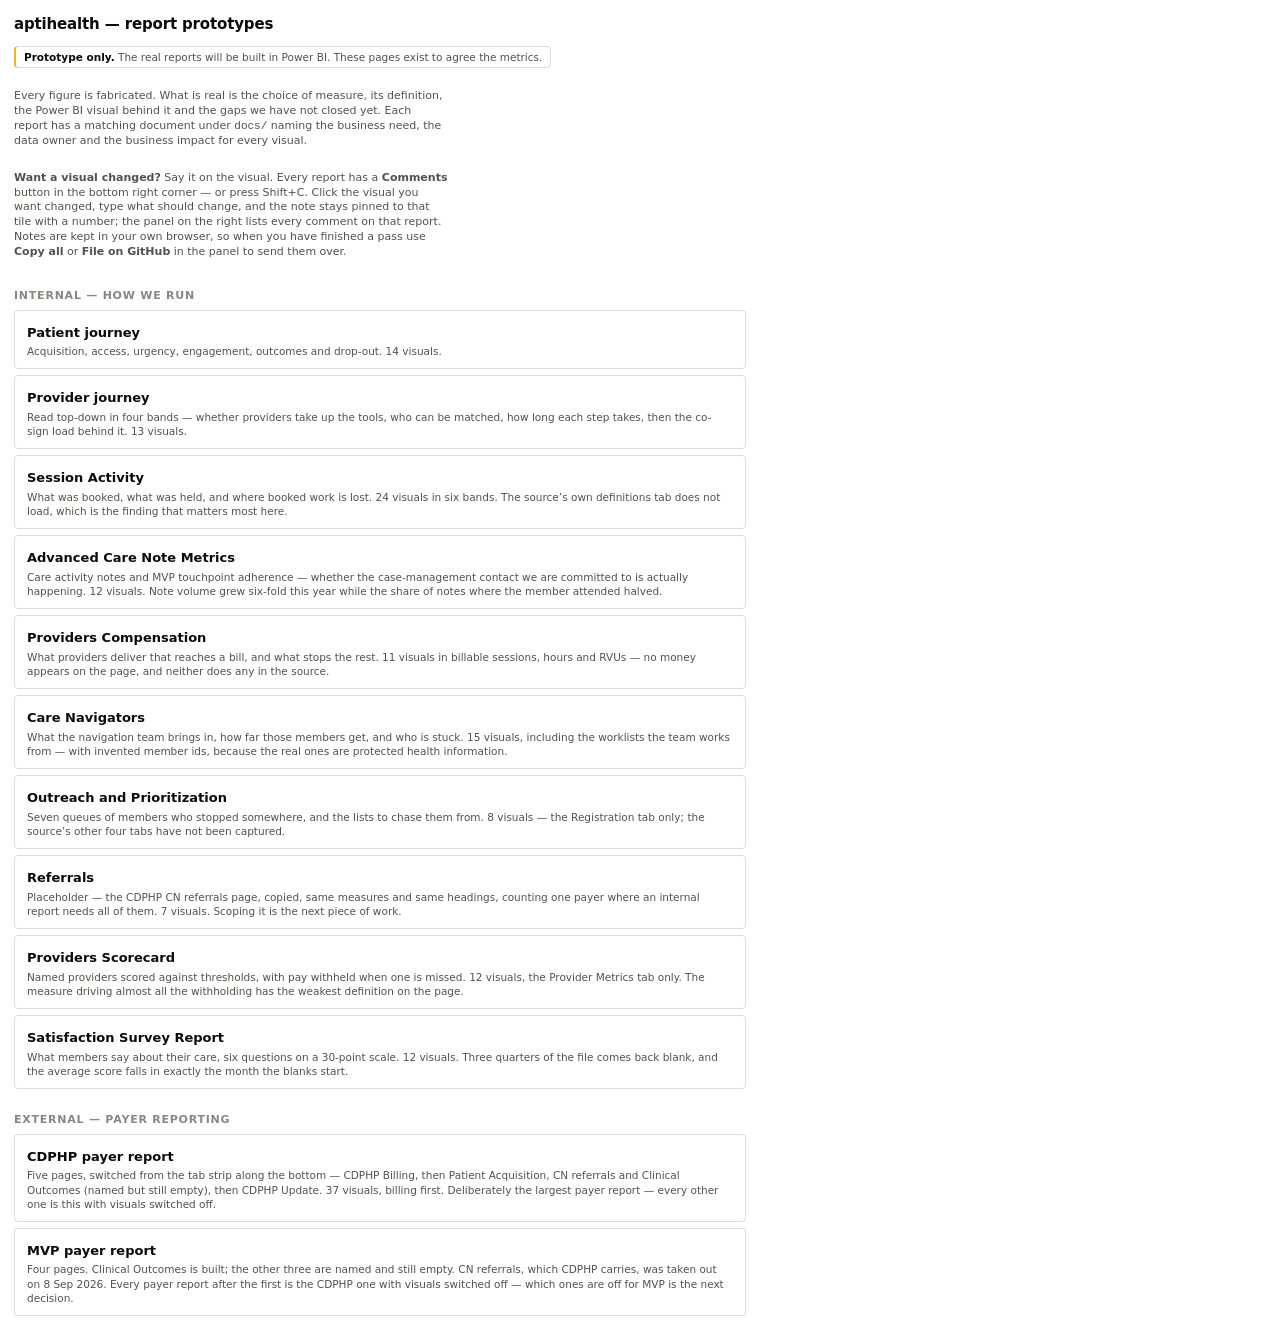
==== commit 17e369d4: "Drop the warning glyph from every note Removes 61 occurrences of ⚠ across the thirteen pages — from " ====
--- a/index.html
+++ b/index.html
@@ -389,7 +389,7 @@
 <div class="root idx">
   <div class="rpthead">
     <h1>aptihealth &mdash; report prototypes</h1>
-    <span class="mock">&#9888; <b>Prototype only.</b> The real reports will be built in Power BI. These pages exist to agree the metrics.</span>
+    <span class="mock"><b>Prototype only.</b> The real reports will be built in Power BI. These pages exist to agree the metrics.</span>
   </div>
 
   <p>Every figure is fabricated. What is real is the choice of measure, its definition,
